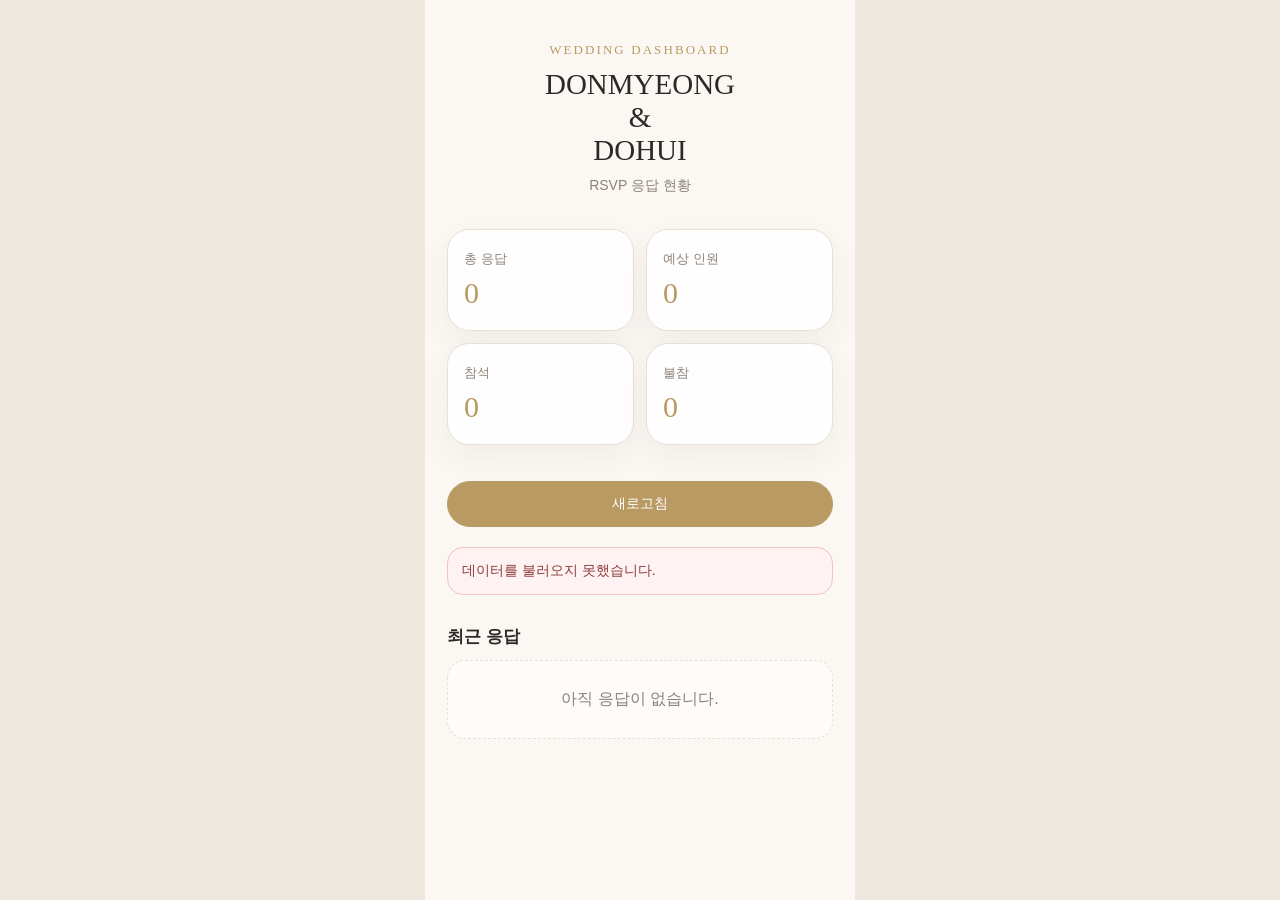
==== admin.html @ d711c57a "add admin dashboard" ====
<!DOCTYPE html>
<html lang="ko">
<head>
  <meta charset="UTF-8" />
  <meta name="viewport" content="width=device-width, initial-scale=1.0" />
  <title>Wedding RSVP Dashboard</title>
  <style>
    :root {
      --bg: #fbf8f4;
      --card: #ffffff;
      --text: #2c2926;
      --muted: #8b8178;
      --gold: #b89a62;
      --line: #e9dfd3;
    }
    * { box-sizing: border-box; }
    body {
      margin: 0;
      font-family: -apple-system, BlinkMacSystemFont, "Apple SD Gothic Neo", "Noto Sans KR", sans-serif;
      background: #eee7de;
      color: var(--text);
    }
    .page {
      max-width: 430px;
      min-height: 100vh;
      margin: 0 auto;
      padding: 42px 22px;
      background: var(--bg);
    }
    .header { text-align: center; margin-bottom: 34px; }
    .eyebrow {
      margin: 0 0 10px;
      font-family: Georgia, "Times New Roman", serif;
      letter-spacing: 0.16em;
      color: var(--gold);
      font-size: 13px;
    }
    h1 {
      margin: 0;
      font-family: Georgia, "Times New Roman", serif;
      font-size: 29px;
      font-weight: 400;
      color: var(--text);
    }
    .subtitle { margin: 10px 0 0; color: var(--muted); font-size: 14px; }
    .grid {
      display: grid;
      grid-template-columns: repeat(2, 1fr);
      gap: 12px;
      margin-bottom: 18px;
    }
    .card {
      background: rgba(255,255,255,0.92);
      border: 1px solid var(--line);
      border-radius: 22px;
      padding: 20px 16px;
      box-shadow: 0 12px 30px rgba(70, 55, 37, 0.06);
    }
    .label { margin: 0 0 8px; color: var(--muted); font-size: 13px; }
    .value {
      margin: 0;
      font-family: Georgia, "Times New Roman", serif;
      color: var(--gold);
      font-size: 30px;
    }
    .section-title { margin: 30px 0 12px; font-size: 17px; font-weight: 600; }
    .list { display: grid; gap: 10px; }
    .row {
      background: #fff;
      border: 1px solid var(--line);
      border-radius: 16px;
      padding: 14px;
      display: grid;
      grid-template-columns: 1fr auto;
      gap: 8px;
      align-items: center;
    }
    .name { font-weight: 600; }
    .meta { color: var(--muted); font-size: 13px; margin-top: 3px; }
    .badge {
      border-radius: 999px;
      padding: 6px 10px;
      background: #f1e8dc;
      color: #8a6a39;
      font-size: 12px;
      white-space: nowrap;
    }
    .empty {
      text-align: center;
      color: var(--muted);
      border: 1px dashed var(--line);
      border-radius: 18px;
      padding: 28px 14px;
      background: rgba(255,255,255,0.52);
    }
    .button {
      width: 100%;
      margin-top: 18px;
      border: 1px solid var(--gold);
      background: var(--gold);
      color: white;
      border-radius: 999px;
      padding: 13px;
      font-size: 14px;
      cursor: pointer;
    }
    .error {
      margin-top: 20px;
      padding: 14px;
      border-radius: 16px;
      background: #fff2f2;
      border: 1px solid #f0c4c4;
      color: #8c3e3e;
      font-size: 14px;
      display: none;
    }
  </style>
</head>
<body>
  <main class="page">
    <header class="header">
      <p class="eyebrow">WEDDING DASHBOARD</p>
      <h1>DONMYEONG<br />&amp;<br />DOHUI</h1>
      <p class="subtitle">RSVP 응답 현황</p>
    </header>

    <section class="grid">
      <div class="card"><p class="label">총 응답</p><p class="value" id="totalResponses">0</p></div>
      <div class="card"><p class="label">예상 인원</p><p class="value" id="totalGuests">0</p></div>
      <div class="card"><p class="label">참석</p><p class="value" id="attendCount">0</p></div>
      <div class="card"><p class="label">불참</p><p class="value" id="declineCount">0</p></div>
    </section>

    <button class="button" onclick="loadDashboard()">새로고침</button>
    <div class="error" id="errorBox">데이터를 불러오지 못했습니다.</div>

    <h2 class="section-title">최근 응답</h2>
    <section class="list" id="recentList">
      <div class="empty">아직 응답이 없습니다.</div>
    </section>
  </main>

  <script>
    const ENDPOINT = "https://script.google.com/macros/s/AKfycbxzK-odr7JPJ-DJIoXfESVTxbUuOeniQuG7BQhJn6UEVUABULKNbWoZqDB4TK3aArcbBQ/exec";

    function parseGuestCount(value) {
      if (!value) return 0;
      const text = String(value);
      if (text.includes("4")) return 4;
      const number = parseInt(text, 10);
      return Number.isNaN(number) ? 0 : number;
    }

    function renderDashboard(response) {
      const rows = response.data || [];
      const validRows = rows.filter(row => row.name);
      const attendRows = validRows.filter(row => row.attend === "참석");
      const declineRows = validRows.filter(row => row.attend === "불참");
      const totalGuests = attendRows.reduce((sum, row) => sum + parseGuestCount(row.count), 0);

      document.getElementById("totalResponses").textContent = validRows.length;
      document.getElementById("attendCount").textContent = attendRows.length;
      document.getElementById("declineCount").textContent = declineRows.length;
      document.getElementById("totalGuests").textContent = totalGuests;

      const recentList = document.getElementById("recentList");
      if (validRows.length === 0) {
        recentList.innerHTML = '<div class="empty">아직 응답이 없습니다.</div>';
        return;
      }

      recentList.innerHTML = validRows
        .slice()
        .reverse()
        .slice(0, 20)
        .map(row => `
          <div class="row">
            <div>
              <div class="name">${row.name}</div>
              <div class="meta">${row.attend} · ${row.count}명</div>
            </div>
            <div class="badge">${row.attend}</div>
          </div>
        `)
        .join("");
    }

    function loadDashboard() {
      document.getElementById("errorBox").style.display = "none";
      const oldScript = document.getElementById("jsonpLoader");
      if (oldScript) oldScript.remove();

      const script = document.createElement("script");
      script.id = "jsonpLoader";
      script.src = ENDPOINT + "?callback=renderDashboard&v=" + Date.now();
      script.onerror = () => {
        document.getElementById("errorBox").style.display = "block";
      };
      document.body.appendChild(script);
    }

    loadDashboard();
  </script>
</body>
</html>
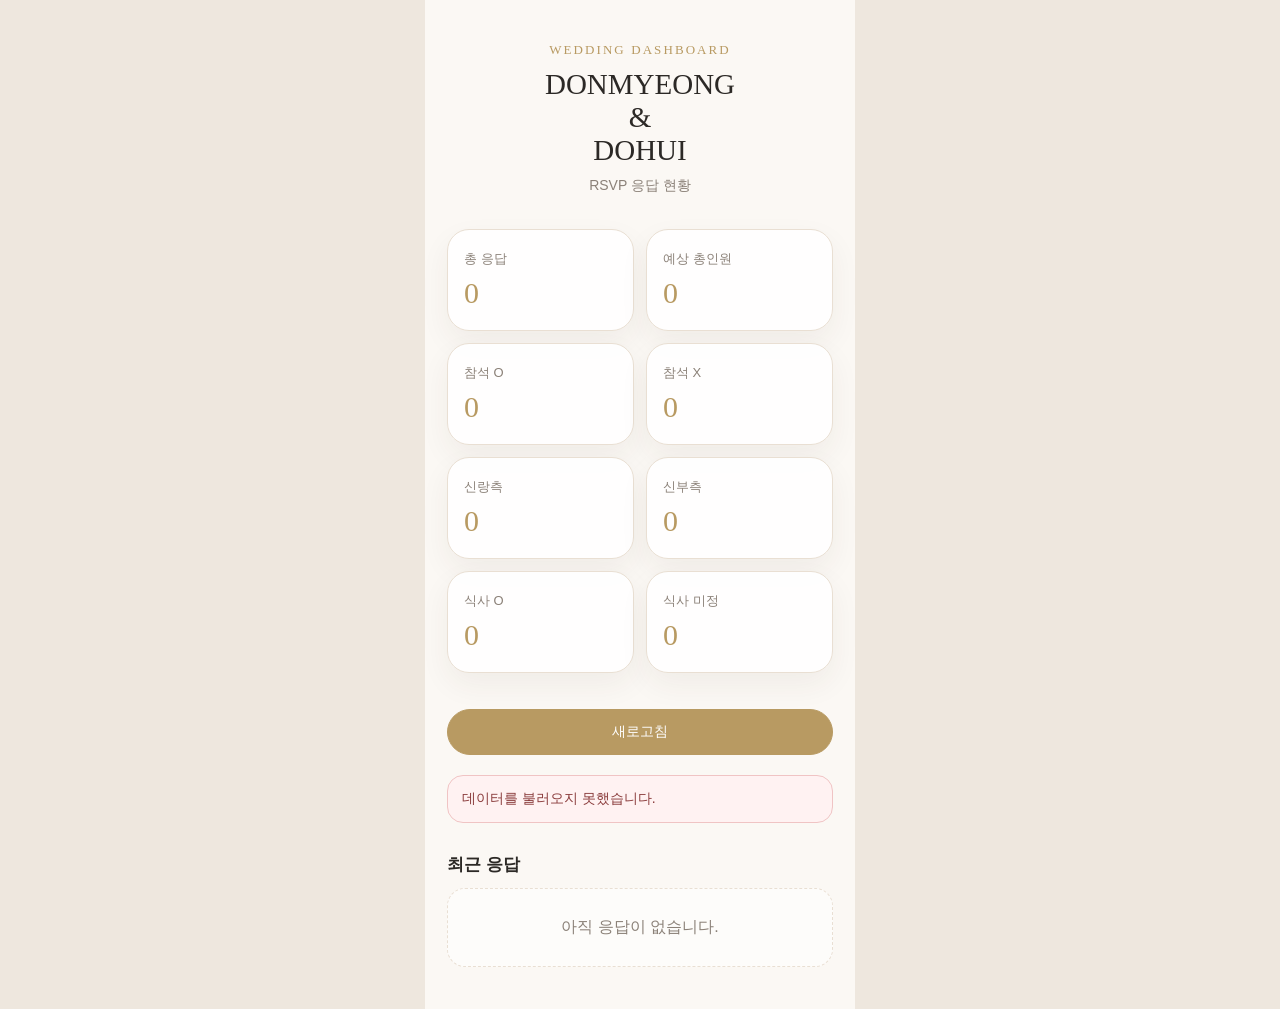
==== commit 6b0df62c: "v1.1.0 RSVP renewal" ====
--- a/admin.html
+++ b/admin.html
@@ -5,115 +5,27 @@
   <meta name="viewport" content="width=device-width, initial-scale=1.0" />
   <title>Wedding RSVP Dashboard</title>
   <style>
-    :root {
-      --bg: #fbf8f4;
-      --card: #ffffff;
-      --text: #2c2926;
-      --muted: #8b8178;
-      --gold: #b89a62;
-      --line: #e9dfd3;
-    }
-    * { box-sizing: border-box; }
-    body {
-      margin: 0;
-      font-family: -apple-system, BlinkMacSystemFont, "Apple SD Gothic Neo", "Noto Sans KR", sans-serif;
-      background: #eee7de;
-      color: var(--text);
-    }
-    .page {
-      max-width: 430px;
-      min-height: 100vh;
-      margin: 0 auto;
-      padding: 42px 22px;
-      background: var(--bg);
-    }
-    .header { text-align: center; margin-bottom: 34px; }
-    .eyebrow {
-      margin: 0 0 10px;
-      font-family: Georgia, "Times New Roman", serif;
-      letter-spacing: 0.16em;
-      color: var(--gold);
-      font-size: 13px;
-    }
-    h1 {
-      margin: 0;
-      font-family: Georgia, "Times New Roman", serif;
-      font-size: 29px;
-      font-weight: 400;
-      color: var(--text);
-    }
-    .subtitle { margin: 10px 0 0; color: var(--muted); font-size: 14px; }
-    .grid {
-      display: grid;
-      grid-template-columns: repeat(2, 1fr);
-      gap: 12px;
-      margin-bottom: 18px;
-    }
-    .card {
-      background: rgba(255,255,255,0.92);
-      border: 1px solid var(--line);
-      border-radius: 22px;
-      padding: 20px 16px;
-      box-shadow: 0 12px 30px rgba(70, 55, 37, 0.06);
-    }
-    .label { margin: 0 0 8px; color: var(--muted); font-size: 13px; }
-    .value {
-      margin: 0;
-      font-family: Georgia, "Times New Roman", serif;
-      color: var(--gold);
-      font-size: 30px;
-    }
-    .section-title { margin: 30px 0 12px; font-size: 17px; font-weight: 600; }
-    .list { display: grid; gap: 10px; }
-    .row {
-      background: #fff;
-      border: 1px solid var(--line);
-      border-radius: 16px;
-      padding: 14px;
-      display: grid;
-      grid-template-columns: 1fr auto;
-      gap: 8px;
-      align-items: center;
-    }
-    .name { font-weight: 600; }
-    .meta { color: var(--muted); font-size: 13px; margin-top: 3px; }
-    .badge {
-      border-radius: 999px;
-      padding: 6px 10px;
-      background: #f1e8dc;
-      color: #8a6a39;
-      font-size: 12px;
-      white-space: nowrap;
-    }
-    .empty {
-      text-align: center;
-      color: var(--muted);
-      border: 1px dashed var(--line);
-      border-radius: 18px;
-      padding: 28px 14px;
-      background: rgba(255,255,255,0.52);
-    }
-    .button {
-      width: 100%;
-      margin-top: 18px;
-      border: 1px solid var(--gold);
-      background: var(--gold);
-      color: white;
-      border-radius: 999px;
-      padding: 13px;
-      font-size: 14px;
-      cursor: pointer;
-    }
-    .error {
-      margin-top: 20px;
-      padding: 14px;
-      border-radius: 16px;
-      background: #fff2f2;
-      border: 1px solid #f0c4c4;
-      color: #8c3e3e;
-      font-size: 14px;
-      display: none;
-    }
+    :root { --bg:#fbf8f4; --text:#2c2926; --muted:#8b8178; --gold:#b89a62; --line:#e9dfd3; }
+    * { box-sizing:border-box; }
+    body { margin:0; font-family:-apple-system,BlinkMacSystemFont,"Apple SD Gothic Neo","Noto Sans KR",sans-serif; background:#eee7de; color:var(--text); }
+    .page { max-width:430px; min-height:100vh; margin:0 auto; padding:42px 22px; background:var(--bg); }
+    .header { text-align:center; margin-bottom:34px; }
+    .eyebrow { margin:0 0 10px; font-family:Georgia,"Times New Roman",serif; letter-spacing:.16em; color:var(--gold); font-size:13px; }
+    h1 { margin:0; font-family:Georgia,"Times New Roman",serif; font-size:29px; font-weight:400; }
+    .subtitle { margin:10px 0 0; color:var(--muted); font-size:14px; }
+    .grid { display:grid; grid-template-columns:repeat(2,1fr); gap:12px; margin-bottom:18px; }
+    .card { background:rgba(255,255,255,.92); border:1px solid var(--line); border-radius:22px; padding:20px 16px; box-shadow:0 12px 30px rgba(70,55,37,.06); }
+    .label { margin:0 0 8px; color:var(--muted); font-size:13px; }
+    .value { margin:0; font-family:Georgia,"Times New Roman",serif; color:var(--gold); font-size:30px; }
+    .section-title { margin:30px 0 12px; font-size:17px; font-weight:600; }
+    .list { display:grid; gap:10px; }
+    .row { background:#fff; border:1px solid var(--line); border-radius:16px; padding:14px; display:grid; grid-template-columns:1fr auto; gap:8px; align-items:center; }
+    .name { font-weight:600; }
+    .meta { color:var(--muted); font-size:13px; margin-top:3px; }
+    .badge { border-radius:999px; padding:6px 10px; background:#f1e8dc; color:#8a6a39; font-size:12px; white-space:nowrap; }
+    .button { width:100%; margin-top:18px; border:1px solid var(--gold); background:var(--gold); color:#fff; border-radius:999px; padding:13px; font-size:14px; cursor:pointer; }
+    .empty { text-align:center; color:var(--muted); border:1px dashed var(--line); border-radius:18px; padding:28px 14px; background:rgba(255,255,255,.52); }
+    .error { margin-top:20px; padding:14px; border-radius:16px; background:#fff2f2; border:1px solid #f0c4c4; color:#8c3e3e; font-size:14px; display:none; }
   </style>
 </head>
 <body>
@@ -123,82 +35,57 @@
       <h1>DONMYEONG<br />&amp;<br />DOHUI</h1>
       <p class="subtitle">RSVP 응답 현황</p>
     </header>
-
     <section class="grid">
       <div class="card"><p class="label">총 응답</p><p class="value" id="totalResponses">0</p></div>
-      <div class="card"><p class="label">예상 인원</p><p class="value" id="totalGuests">0</p></div>
-      <div class="card"><p class="label">참석</p><p class="value" id="attendCount">0</p></div>
-      <div class="card"><p class="label">불참</p><p class="value" id="declineCount">0</p></div>
+      <div class="card"><p class="label">예상 총인원</p><p class="value" id="totalGuests">0</p></div>
+      <div class="card"><p class="label">참석 O</p><p class="value" id="attendO">0</p></div>
+      <div class="card"><p class="label">참석 X</p><p class="value" id="attendX">0</p></div>
+      <div class="card"><p class="label">신랑측</p><p class="value" id="groomSide">0</p></div>
+      <div class="card"><p class="label">신부측</p><p class="value" id="brideSide">0</p></div>
+      <div class="card"><p class="label">식사 O</p><p class="value" id="mealO">0</p></div>
+      <div class="card"><p class="label">식사 미정</p><p class="value" id="mealPending">0</p></div>
     </section>
-
     <button class="button" onclick="loadDashboard()">새로고침</button>
     <div class="error" id="errorBox">데이터를 불러오지 못했습니다.</div>
-
     <h2 class="section-title">최근 응답</h2>
-    <section class="list" id="recentList">
-      <div class="empty">아직 응답이 없습니다.</div>
-    </section>
+    <section class="list" id="recentList"><div class="empty">아직 응답이 없습니다.</div></section>
   </main>
-
   <script>
     const ENDPOINT = "https://script.google.com/macros/s/AKfycbxzK-odr7JPJ-DJIoXfESVTxbUuOeniQuG7BQhJn6UEVUABULKNbWoZqDB4TK3aArcbBQ/exec";
-
-    function parseGuestCount(value) {
-      if (!value) return 0;
-      const text = String(value);
-      if (text.includes("4")) return 4;
-      const number = parseInt(text, 10);
-      return Number.isNaN(number) ? 0 : number;
-    }
-
+    function toNumber(value) { const n=parseInt(value,10); return Number.isNaN(n)?0:n; }
     function renderDashboard(response) {
       const rows = response.data || [];
-      const validRows = rows.filter(row => row.name);
-      const attendRows = validRows.filter(row => row.attend === "참석");
-      const declineRows = validRows.filter(row => row.attend === "불참");
-      const totalGuests = attendRows.reduce((sum, row) => sum + parseGuestCount(row.count), 0);
-
-      document.getElementById("totalResponses").textContent = validRows.length;
-      document.getElementById("attendCount").textContent = attendRows.length;
-      document.getElementById("declineCount").textContent = declineRows.length;
-      document.getElementById("totalGuests").textContent = totalGuests;
-
-      const recentList = document.getElementById("recentList");
-      if (validRows.length === 0) {
-        recentList.innerHTML = '<div class="empty">아직 응답이 없습니다.</div>';
-        return;
-      }
-
-      recentList.innerHTML = validRows
-        .slice()
-        .reverse()
-        .slice(0, 20)
-        .map(row => `
-          <div class="row">
-            <div>
-              <div class="name">${row.name}</div>
-              <div class="meta">${row.attend} · ${row.count}명</div>
-            </div>
-            <div class="badge">${row.attend}</div>
+      const valid = rows.filter(row => row.name);
+      const attendO = valid.filter(row => row.attend === "O");
+      document.getElementById("totalResponses").textContent = valid.length;
+      document.getElementById("attendO").textContent = attendO.length;
+      document.getElementById("attendX").textContent = valid.filter(row => row.attend === "X").length;
+      document.getElementById("groomSide").textContent = valid.filter(row => row.side === "신랑측").length;
+      document.getElementById("brideSide").textContent = valid.filter(row => row.side === "신부측").length;
+      document.getElementById("mealO").textContent = valid.filter(row => row.meal === "O").length;
+      document.getElementById("mealPending").textContent = valid.filter(row => row.meal === "미정").length;
+      document.getElementById("totalGuests").textContent = valid.reduce((sum,row)=>sum+toNumber(row.total),0);
+      const list = document.getElementById("recentList");
+      if (valid.length === 0) { list.innerHTML = '<div class="empty">아직 응답이 없습니다.</div>'; return; }
+      list.innerHTML = valid.slice().reverse().slice(0,20).map(row => `
+        <div class="row">
+          <div>
+            <div class="name">${row.name}</div>
+            <div class="meta">${row.side} · 참석 ${row.attend} · 식사 ${row.meal} · 동행 ${row.companions} · 총 ${row.total}명</div>
           </div>
-        `)
-        .join("");
+          <div class="badge">${row.attend}</div>
+        </div>
+      `).join("");
     }
-
     function loadDashboard() {
       document.getElementById("errorBox").style.display = "none";
-      const oldScript = document.getElementById("jsonpLoader");
-      if (oldScript) oldScript.remove();
-
+      const old = document.getElementById("jsonpLoader"); if (old) old.remove();
       const script = document.createElement("script");
       script.id = "jsonpLoader";
       script.src = ENDPOINT + "?callback=renderDashboard&v=" + Date.now();
-      script.onerror = () => {
-        document.getElementById("errorBox").style.display = "block";
-      };
+      script.onerror = () => document.getElementById("errorBox").style.display = "block";
       document.body.appendChild(script);
     }
-
     loadDashboard();
   </script>
 </body>
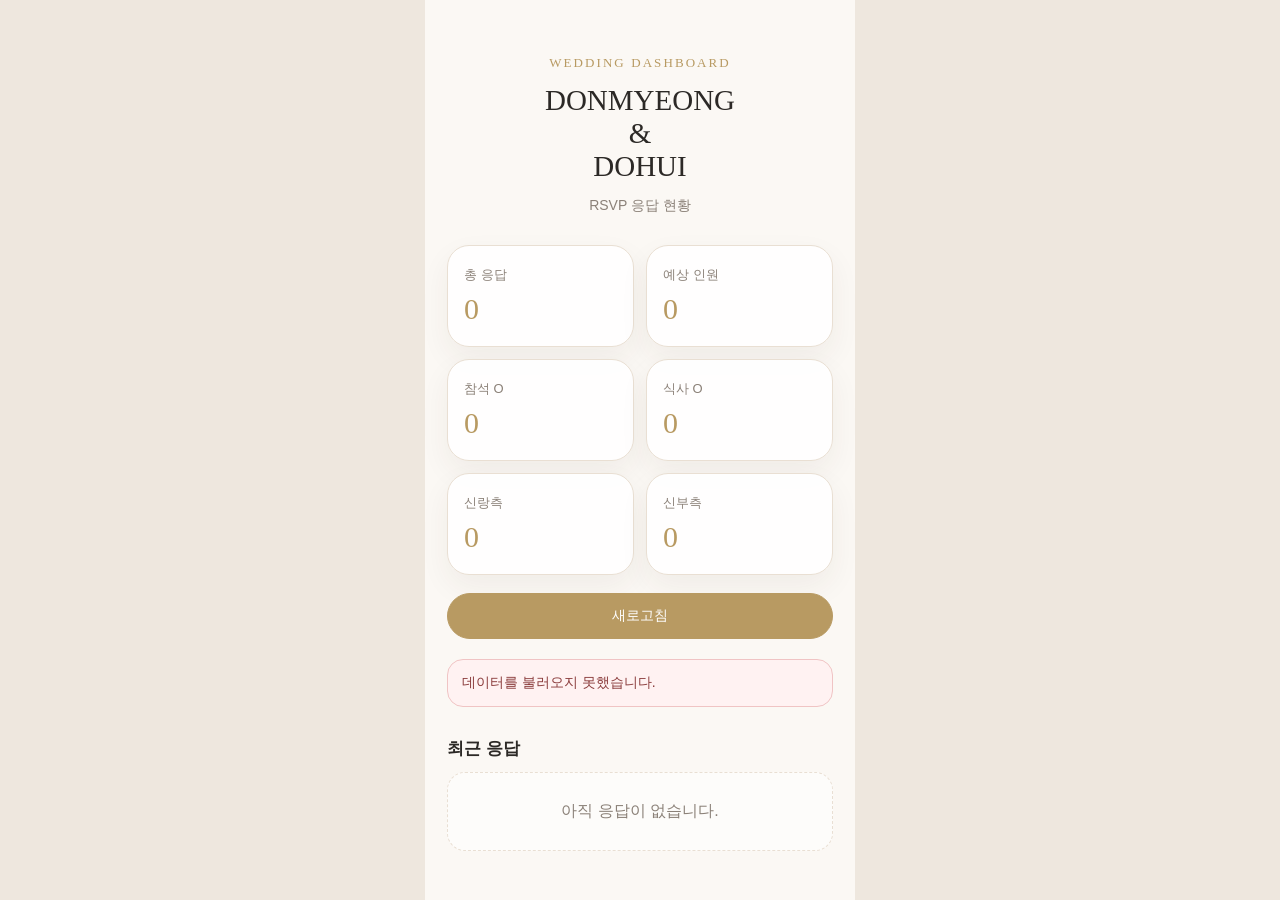
==== commit 3d40f6c4: "realfix" ====
--- a/admin.html
+++ b/admin.html
@@ -5,88 +5,27 @@
   <meta name="viewport" content="width=device-width, initial-scale=1.0" />
   <title>Wedding RSVP Dashboard</title>
   <style>
-    :root { --bg:#fbf8f4; --text:#2c2926; --muted:#8b8178; --gold:#b89a62; --line:#e9dfd3; }
-    * { box-sizing:border-box; }
-    body { margin:0; font-family:-apple-system,BlinkMacSystemFont,"Apple SD Gothic Neo","Noto Sans KR",sans-serif; background:#eee7de; color:var(--text); }
-    .page { max-width:430px; min-height:100vh; margin:0 auto; padding:42px 22px; background:var(--bg); }
-    .header { text-align:center; margin-bottom:34px; }
-    .eyebrow { margin:0 0 10px; font-family:Georgia,"Times New Roman",serif; letter-spacing:.16em; color:var(--gold); font-size:13px; }
-    h1 { margin:0; font-family:Georgia,"Times New Roman",serif; font-size:29px; font-weight:400; }
-    .subtitle { margin:10px 0 0; color:var(--muted); font-size:14px; }
-    .grid { display:grid; grid-template-columns:repeat(2,1fr); gap:12px; margin-bottom:18px; }
-    .card { background:rgba(255,255,255,.92); border:1px solid var(--line); border-radius:22px; padding:20px 16px; box-shadow:0 12px 30px rgba(70,55,37,.06); }
-    .label { margin:0 0 8px; color:var(--muted); font-size:13px; }
-    .value { margin:0; font-family:Georgia,"Times New Roman",serif; color:var(--gold); font-size:30px; }
-    .section-title { margin:30px 0 12px; font-size:17px; font-weight:600; }
-    .list { display:grid; gap:10px; }
-    .row { background:#fff; border:1px solid var(--line); border-radius:16px; padding:14px; display:grid; grid-template-columns:1fr auto; gap:8px; align-items:center; }
-    .name { font-weight:600; }
-    .meta { color:var(--muted); font-size:13px; margin-top:3px; }
-    .badge { border-radius:999px; padding:6px 10px; background:#f1e8dc; color:#8a6a39; font-size:12px; white-space:nowrap; }
-    .button { width:100%; margin-top:18px; border:1px solid var(--gold); background:var(--gold); color:#fff; border-radius:999px; padding:13px; font-size:14px; cursor:pointer; }
-    .empty { text-align:center; color:var(--muted); border:1px dashed var(--line); border-radius:18px; padding:28px 14px; background:rgba(255,255,255,.52); }
-    .error { margin-top:20px; padding:14px; border-radius:16px; background:#fff2f2; border:1px solid #f0c4c4; color:#8c3e3e; font-size:14px; display:none; }
+    :root{--bg:#fbf8f4;--text:#2c2926;--muted:#8b8178;--gold:#b89a62;--line:#e9dfd3}*{box-sizing:border-box}body{margin:0;font-family:-apple-system,BlinkMacSystemFont,"Apple SD Gothic Neo","Noto Sans KR",sans-serif;background:#eee7de;color:var(--text)}.page{max-width:430px;min-height:100vh;margin:0 auto;padding:42px 22px;background:var(--bg)}.header{text-align:center;margin-bottom:30px}.eyebrow{font-family:Georgia,serif;letter-spacing:.16em;color:var(--gold);font-size:13px}h1{margin:0;font-family:Georgia,serif;font-size:29px;font-weight:400}.subtitle{color:var(--muted);font-size:14px}.grid{display:grid;grid-template-columns:repeat(2,1fr);gap:12px}.card{background:rgba(255,255,255,.92);border:1px solid var(--line);border-radius:22px;padding:20px 16px;box-shadow:0 12px 30px rgba(70,55,37,.06)}.label{margin:0 0 8px;color:var(--muted);font-size:13px}.value{margin:0;font-family:Georgia,serif;color:var(--gold);font-size:30px}.button{width:100%;margin-top:18px;border:1px solid var(--gold);background:var(--gold);color:#fff;border-radius:999px;padding:13px;font-size:14px}.section-title{margin:30px 0 12px;font-size:17px}.list{display:grid;gap:10px}.row{background:#fff;border:1px solid var(--line);border-radius:16px;padding:14px;display:grid;grid-template-columns:1fr auto;gap:8px;align-items:center}.name{font-weight:600}.meta{color:var(--muted);font-size:13px;margin-top:3px}.badge{border-radius:999px;padding:6px 10px;background:#f1e8dc;color:#8a6a39;font-size:12px}.empty{text-align:center;color:var(--muted);border:1px dashed var(--line);border-radius:18px;padding:28px 14px;background:rgba(255,255,255,.52)}.error{display:none;margin-top:20px;padding:14px;border-radius:16px;background:#fff2f2;border:1px solid #f0c4c4;color:#8c3e3e;font-size:14px}
   </style>
 </head>
 <body>
   <main class="page">
-    <header class="header">
-      <p class="eyebrow">WEDDING DASHBOARD</p>
-      <h1>DONMYEONG<br />&amp;<br />DOHUI</h1>
-      <p class="subtitle">RSVP 응답 현황</p>
-    </header>
+    <header class="header"><p class="eyebrow">WEDDING DASHBOARD</p><h1>DONMYEONG<br />&amp;<br />DOHUI</h1><p class="subtitle">RSVP 응답 현황</p></header>
     <section class="grid">
       <div class="card"><p class="label">총 응답</p><p class="value" id="totalResponses">0</p></div>
-      <div class="card"><p class="label">예상 총인원</p><p class="value" id="totalGuests">0</p></div>
-      <div class="card"><p class="label">참석 O</p><p class="value" id="attendO">0</p></div>
-      <div class="card"><p class="label">참석 X</p><p class="value" id="attendX">0</p></div>
+      <div class="card"><p class="label">예상 인원</p><p class="value" id="totalGuests">0</p></div>
+      <div class="card"><p class="label">참석 O</p><p class="value" id="attendCount">0</p></div>
+      <div class="card"><p class="label">식사 O</p><p class="value" id="mealCount">0</p></div>
       <div class="card"><p class="label">신랑측</p><p class="value" id="groomSide">0</p></div>
       <div class="card"><p class="label">신부측</p><p class="value" id="brideSide">0</p></div>
-      <div class="card"><p class="label">식사 O</p><p class="value" id="mealO">0</p></div>
-      <div class="card"><p class="label">식사 미정</p><p class="value" id="mealPending">0</p></div>
     </section>
     <button class="button" onclick="loadDashboard()">새로고침</button>
     <div class="error" id="errorBox">데이터를 불러오지 못했습니다.</div>
-    <h2 class="section-title">최근 응답</h2>
-    <section class="list" id="recentList"><div class="empty">아직 응답이 없습니다.</div></section>
+    <h2 class="section-title">최근 응답</h2><section class="list" id="recentList"><div class="empty">아직 응답이 없습니다.</div></section>
   </main>
-  <script>
-    const ENDPOINT = "https://script.google.com/macros/s/AKfycbxzK-odr7JPJ-DJIoXfESVTxbUuOeniQuG7BQhJn6UEVUABULKNbWoZqDB4TK3aArcbBQ/exec";
-    function toNumber(value) { const n=parseInt(value,10); return Number.isNaN(n)?0:n; }
-    function renderDashboard(response) {
-      const rows = response.data || [];
-      const valid = rows.filter(row => row.name);
-      const attendO = valid.filter(row => row.attend === "O");
-      document.getElementById("totalResponses").textContent = valid.length;
-      document.getElementById("attendO").textContent = attendO.length;
-      document.getElementById("attendX").textContent = valid.filter(row => row.attend === "X").length;
-      document.getElementById("groomSide").textContent = valid.filter(row => row.side === "신랑측").length;
-      document.getElementById("brideSide").textContent = valid.filter(row => row.side === "신부측").length;
-      document.getElementById("mealO").textContent = valid.filter(row => row.meal === "O").length;
-      document.getElementById("mealPending").textContent = valid.filter(row => row.meal === "미정").length;
-      document.getElementById("totalGuests").textContent = valid.reduce((sum,row)=>sum+toNumber(row.total),0);
-      const list = document.getElementById("recentList");
-      if (valid.length === 0) { list.innerHTML = '<div class="empty">아직 응답이 없습니다.</div>'; return; }
-      list.innerHTML = valid.slice().reverse().slice(0,20).map(row => `
-        <div class="row">
-          <div>
-            <div class="name">${row.name}</div>
-            <div class="meta">${row.side} · 참석 ${row.attend} · 식사 ${row.meal} · 동행 ${row.companions} · 총 ${row.total}명</div>
-          </div>
-          <div class="badge">${row.attend}</div>
-        </div>
-      `).join("");
-    }
-    function loadDashboard() {
-      document.getElementById("errorBox").style.display = "none";
-      const old = document.getElementById("jsonpLoader"); if (old) old.remove();
-      const script = document.createElement("script");
-      script.id = "jsonpLoader";
-      script.src = ENDPOINT + "?callback=renderDashboard&v=" + Date.now();
-      script.onerror = () => document.getElementById("errorBox").style.display = "block";
-      document.body.appendChild(script);
-    }
-    loadDashboard();
-  </script>
-</body>
-</html>
+<script>
+const ENDPOINT="https://script.google.com/macros/s/AKfycbxzK-odr7JPJ-DJIoXfESVTxbUuOeniQuG7BQhJn6UEVUABULKNbWoZqDB4TK3aArcbBQ/exec";
+function n(v){return parseInt(v,10)||0}function renderDashboard(res){const rows=res.data||[];const valid=rows.filter(r=>r.name);const attend=valid.filter(r=>r.attend==='O');const meal=valid.filter(r=>r.meal==='O');document.getElementById('totalResponses').textContent=valid.length;document.getElementById('attendCount').textContent=attend.length;document.getElementById('mealCount').textContent=meal.length;document.getElementById('groomSide').textContent=valid.filter(r=>r.side==='신랑측').length;document.getElementById('brideSide').textContent=valid.filter(r=>r.side==='신부측').length;document.getElementById('totalGuests').textContent=attend.reduce((s,r)=>s+n(r.total),0);const list=document.getElementById('recentList');if(!valid.length){list.innerHTML='<div class="empty">아직 응답이 없습니다.</div>';return}list.innerHTML=valid.slice().reverse().slice(0,30).map(r=>`<div class="row"><div><div class="name">${r.name}</div><div class="meta">${r.side} · 참석 ${r.attend} · 식사 ${r.meal} · 동행 ${r.companion}</div></div><div class="badge">총 ${r.total}명</div></div>`).join('')}
+function loadDashboard(){document.getElementById('errorBox').style.display='none';const old=document.getElementById('jsonpLoader');if(old)old.remove();const s=document.createElement('script');s.id='jsonpLoader';s.src=ENDPOINT+'?callback=renderDashboard&v='+Date.now();s.onerror=()=>document.getElementById('errorBox').style.display='block';document.body.appendChild(s)}loadDashboard();
+</script>
+</body></html>
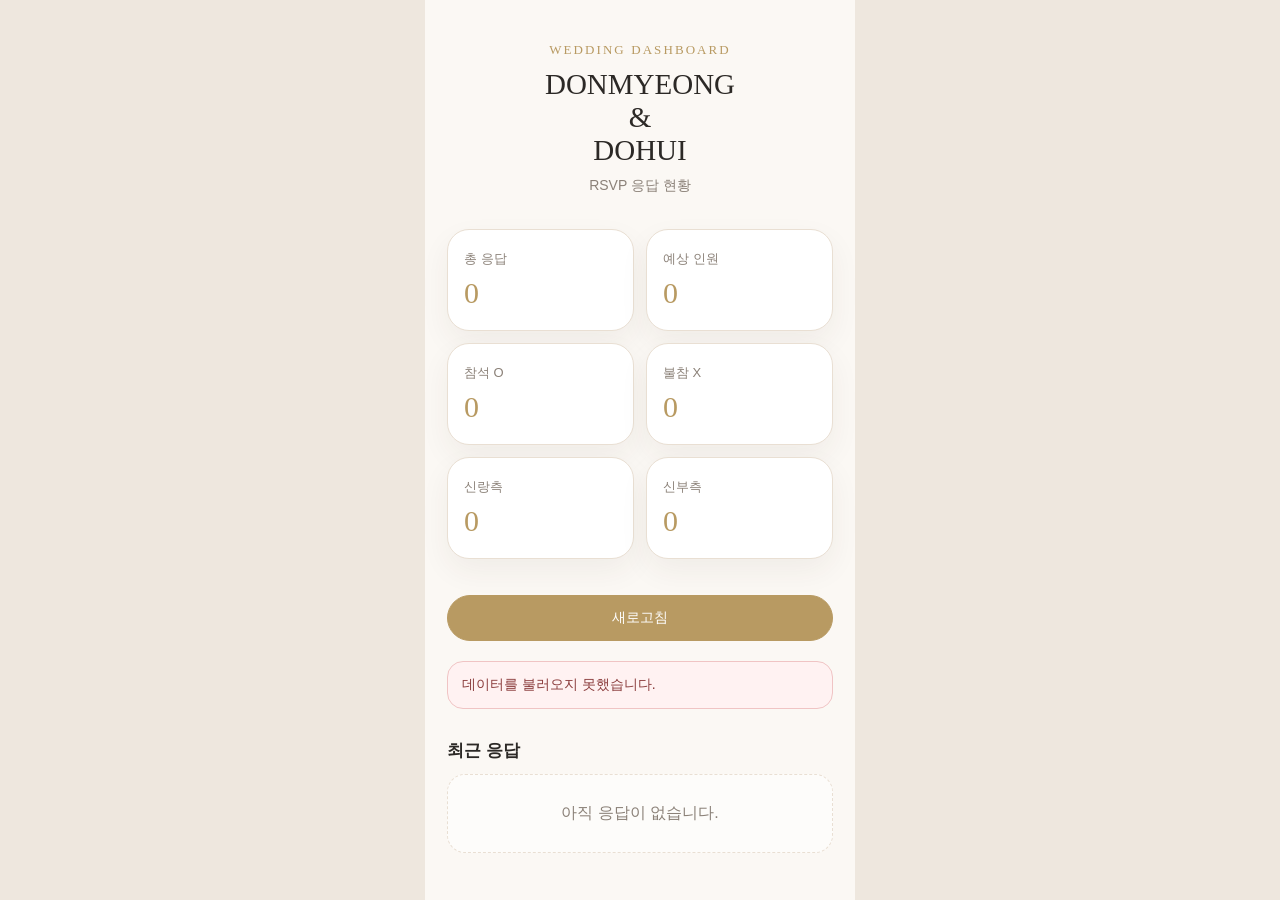
==== commit 65683788: "v1.2.0 rsvp no meal fix" ====
--- a/admin.html
+++ b/admin.html
@@ -5,27 +5,92 @@
   <meta name="viewport" content="width=device-width, initial-scale=1.0" />
   <title>Wedding RSVP Dashboard</title>
   <style>
-    :root{--bg:#fbf8f4;--text:#2c2926;--muted:#8b8178;--gold:#b89a62;--line:#e9dfd3}*{box-sizing:border-box}body{margin:0;font-family:-apple-system,BlinkMacSystemFont,"Apple SD Gothic Neo","Noto Sans KR",sans-serif;background:#eee7de;color:var(--text)}.page{max-width:430px;min-height:100vh;margin:0 auto;padding:42px 22px;background:var(--bg)}.header{text-align:center;margin-bottom:30px}.eyebrow{font-family:Georgia,serif;letter-spacing:.16em;color:var(--gold);font-size:13px}h1{margin:0;font-family:Georgia,serif;font-size:29px;font-weight:400}.subtitle{color:var(--muted);font-size:14px}.grid{display:grid;grid-template-columns:repeat(2,1fr);gap:12px}.card{background:rgba(255,255,255,.92);border:1px solid var(--line);border-radius:22px;padding:20px 16px;box-shadow:0 12px 30px rgba(70,55,37,.06)}.label{margin:0 0 8px;color:var(--muted);font-size:13px}.value{margin:0;font-family:Georgia,serif;color:var(--gold);font-size:30px}.button{width:100%;margin-top:18px;border:1px solid var(--gold);background:var(--gold);color:#fff;border-radius:999px;padding:13px;font-size:14px}.section-title{margin:30px 0 12px;font-size:17px}.list{display:grid;gap:10px}.row{background:#fff;border:1px solid var(--line);border-radius:16px;padding:14px;display:grid;grid-template-columns:1fr auto;gap:8px;align-items:center}.name{font-weight:600}.meta{color:var(--muted);font-size:13px;margin-top:3px}.badge{border-radius:999px;padding:6px 10px;background:#f1e8dc;color:#8a6a39;font-size:12px}.empty{text-align:center;color:var(--muted);border:1px dashed var(--line);border-radius:18px;padding:28px 14px;background:rgba(255,255,255,.52)}.error{display:none;margin-top:20px;padding:14px;border-radius:16px;background:#fff2f2;border:1px solid #f0c4c4;color:#8c3e3e;font-size:14px}
+    :root { --bg:#fbf8f4; --text:#2c2926; --muted:#8b8178; --gold:#b89a62; --line:#e9dfd3; }
+    * { box-sizing:border-box; }
+    body { margin:0; font-family:-apple-system,BlinkMacSystemFont,"Apple SD Gothic Neo","Noto Sans KR",sans-serif; background:#eee7de; color:var(--text); }
+    .page { max-width:430px; min-height:100vh; margin:0 auto; padding:42px 22px; background:var(--bg); }
+    .header { text-align:center; margin-bottom:34px; }
+    .eyebrow { margin:0 0 10px; font-family:Georgia,serif; letter-spacing:.16em; color:var(--gold); font-size:13px; }
+    h1 { margin:0; font-family:Georgia,serif; font-size:29px; font-weight:400; }
+    .subtitle { margin:10px 0 0; color:var(--muted); font-size:14px; }
+    .grid { display:grid; grid-template-columns:repeat(2,1fr); gap:12px; margin-bottom:18px; }
+    .card { background:#fff; border:1px solid var(--line); border-radius:22px; padding:20px 16px; box-shadow:0 12px 30px rgba(70,55,37,.06); }
+    .label { margin:0 0 8px; color:var(--muted); font-size:13px; }
+    .value { margin:0; font-family:Georgia,serif; color:var(--gold); font-size:30px; }
+    .section-title { margin:30px 0 12px; font-size:17px; font-weight:600; }
+    .list { display:grid; gap:10px; }
+    .row { background:#fff; border:1px solid var(--line); border-radius:16px; padding:14px; display:grid; grid-template-columns:1fr auto; gap:8px; align-items:center; }
+    .name { font-weight:600; }
+    .meta { color:var(--muted); font-size:13px; margin-top:3px; }
+    .badge { border-radius:999px; padding:6px 10px; background:#f1e8dc; color:#8a6a39; font-size:12px; white-space:nowrap; }
+    .empty { text-align:center; color:var(--muted); border:1px dashed var(--line); border-radius:18px; padding:28px 14px; background:rgba(255,255,255,.52); }
+    .button { width:100%; margin-top:18px; border:1px solid var(--gold); background:var(--gold); color:white; border-radius:999px; padding:13px; font-size:14px; cursor:pointer; }
+    .error { margin-top:20px; padding:14px; border-radius:16px; background:#fff2f2; border:1px solid #f0c4c4; color:#8c3e3e; font-size:14px; display:none; }
   </style>
 </head>
 <body>
   <main class="page">
-    <header class="header"><p class="eyebrow">WEDDING DASHBOARD</p><h1>DONMYEONG<br />&amp;<br />DOHUI</h1><p class="subtitle">RSVP 응답 현황</p></header>
+    <header class="header">
+      <p class="eyebrow">WEDDING DASHBOARD</p>
+      <h1>DONMYEONG<br />&amp;<br />DOHUI</h1>
+      <p class="subtitle">RSVP 응답 현황</p>
+    </header>
     <section class="grid">
       <div class="card"><p class="label">총 응답</p><p class="value" id="totalResponses">0</p></div>
       <div class="card"><p class="label">예상 인원</p><p class="value" id="totalGuests">0</p></div>
       <div class="card"><p class="label">참석 O</p><p class="value" id="attendCount">0</p></div>
-      <div class="card"><p class="label">식사 O</p><p class="value" id="mealCount">0</p></div>
+      <div class="card"><p class="label">불참 X</p><p class="value" id="declineCount">0</p></div>
       <div class="card"><p class="label">신랑측</p><p class="value" id="groomSide">0</p></div>
       <div class="card"><p class="label">신부측</p><p class="value" id="brideSide">0</p></div>
     </section>
     <button class="button" onclick="loadDashboard()">새로고침</button>
     <div class="error" id="errorBox">데이터를 불러오지 못했습니다.</div>
-    <h2 class="section-title">최근 응답</h2><section class="list" id="recentList"><div class="empty">아직 응답이 없습니다.</div></section>
+    <h2 class="section-title">최근 응답</h2>
+    <section class="list" id="recentList"><div class="empty">아직 응답이 없습니다.</div></section>
   </main>
-<script>
-const ENDPOINT="https://script.google.com/macros/s/AKfycbxzK-odr7JPJ-DJIoXfESVTxbUuOeniQuG7BQhJn6UEVUABULKNbWoZqDB4TK3aArcbBQ/exec";
-function n(v){return parseInt(v,10)||0}function renderDashboard(res){const rows=res.data||[];const valid=rows.filter(r=>r.name);const attend=valid.filter(r=>r.attend==='O');const meal=valid.filter(r=>r.meal==='O');document.getElementById('totalResponses').textContent=valid.length;document.getElementById('attendCount').textContent=attend.length;document.getElementById('mealCount').textContent=meal.length;document.getElementById('groomSide').textContent=valid.filter(r=>r.side==='신랑측').length;document.getElementById('brideSide').textContent=valid.filter(r=>r.side==='신부측').length;document.getElementById('totalGuests').textContent=attend.reduce((s,r)=>s+n(r.total),0);const list=document.getElementById('recentList');if(!valid.length){list.innerHTML='<div class="empty">아직 응답이 없습니다.</div>';return}list.innerHTML=valid.slice().reverse().slice(0,30).map(r=>`<div class="row"><div><div class="name">${r.name}</div><div class="meta">${r.side} · 참석 ${r.attend} · 식사 ${r.meal} · 동행 ${r.companion}</div></div><div class="badge">총 ${r.total}명</div></div>`).join('')}
-function loadDashboard(){document.getElementById('errorBox').style.display='none';const old=document.getElementById('jsonpLoader');if(old)old.remove();const s=document.createElement('script');s.id='jsonpLoader';s.src=ENDPOINT+'?callback=renderDashboard&v='+Date.now();s.onerror=()=>document.getElementById('errorBox').style.display='block';document.body.appendChild(s)}loadDashboard();
-</script>
-</body></html>+  <script>
+    const ENDPOINT = "https://script.google.com/macros/s/AKfycbxzK-odr7JPJ-DJIoXfESVTxbUuOeniQuG7BQhJn6UEVUABULKNbWoZqDB4TK3aArcbBQ/exec";
+    function parseTotal(value) { const n = parseInt(value, 10); return Number.isNaN(n) ? 0 : n; }
+    function renderDashboard(response) {
+      const rows = response.data || [];
+      const validRows = rows.filter(row => row.name);
+      const attendRows = validRows.filter(row => row.attend === "O");
+      const declineRows = validRows.filter(row => row.attend === "X");
+      const groomRows = validRows.filter(row => row.side === "신랑측");
+      const brideRows = validRows.filter(row => row.side === "신부측");
+      const totalGuests = attendRows.reduce((sum, row) => sum + parseTotal(row.total), 0);
+      document.getElementById("totalResponses").textContent = validRows.length;
+      document.getElementById("attendCount").textContent = attendRows.length;
+      document.getElementById("declineCount").textContent = declineRows.length;
+      document.getElementById("groomSide").textContent = groomRows.length;
+      document.getElementById("brideSide").textContent = brideRows.length;
+      document.getElementById("totalGuests").textContent = totalGuests;
+      const recentList = document.getElementById("recentList");
+      if (validRows.length === 0) {
+        recentList.innerHTML = '<div class="empty">아직 응답이 없습니다.</div>';
+        return;
+      }
+      recentList.innerHTML = validRows.slice().reverse().slice(0, 20).map(row => `
+        <div class="row">
+          <div>
+            <div class="name">${row.name}</div>
+            <div class="meta">${row.side} · 참석 ${row.attend} · 동행 ${row.companion} · 총 ${row.total}명</div>
+          </div>
+          <div class="badge">${row.attend}</div>
+        </div>
+      `).join("");
+    }
+    function loadDashboard() {
+      document.getElementById("errorBox").style.display = "none";
+      const oldScript = document.getElementById("jsonpLoader");
+      if (oldScript) oldScript.remove();
+      const script = document.createElement("script");
+      script.id = "jsonpLoader";
+      script.src = ENDPOINT + "?callback=renderDashboard&v=" + Date.now();
+      script.onerror = () => { document.getElementById("errorBox").style.display = "block"; };
+      document.body.appendChild(script);
+    }
+    loadDashboard();
+  </script>
+</body>
+</html>
